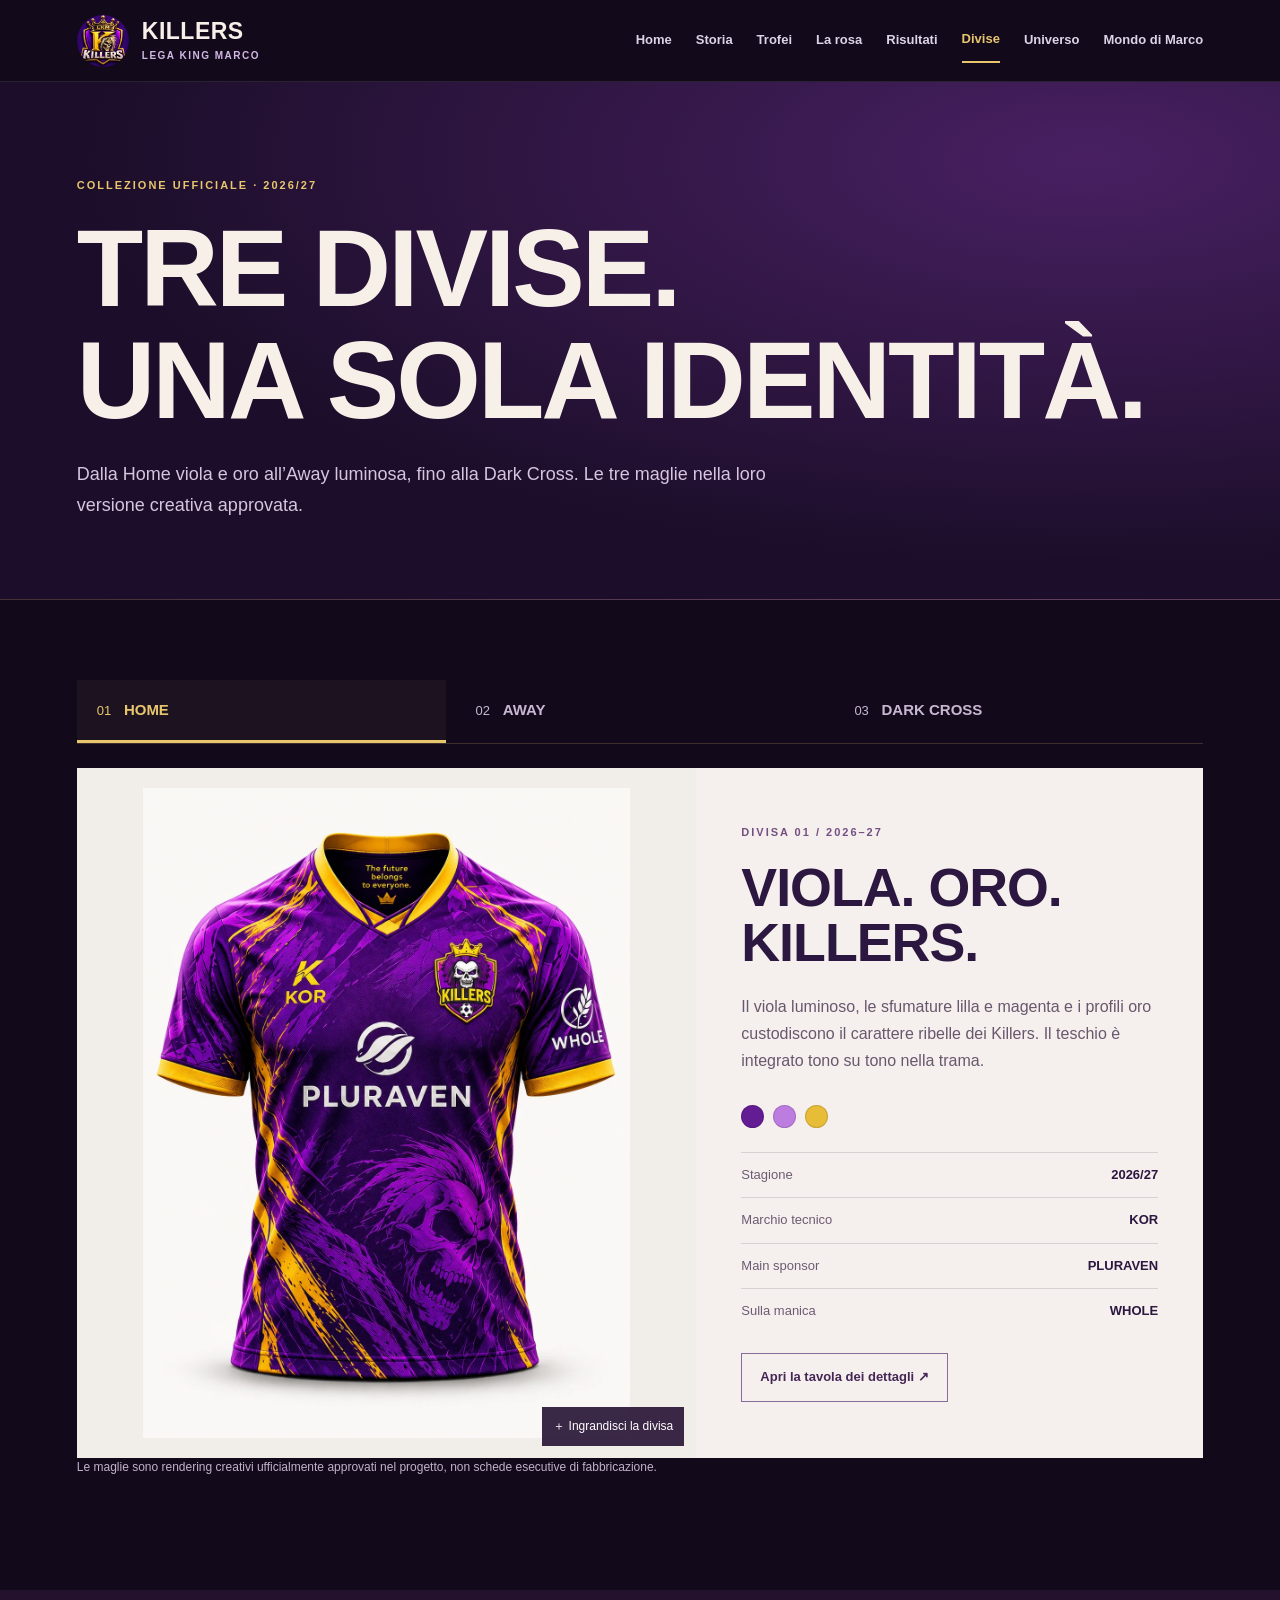
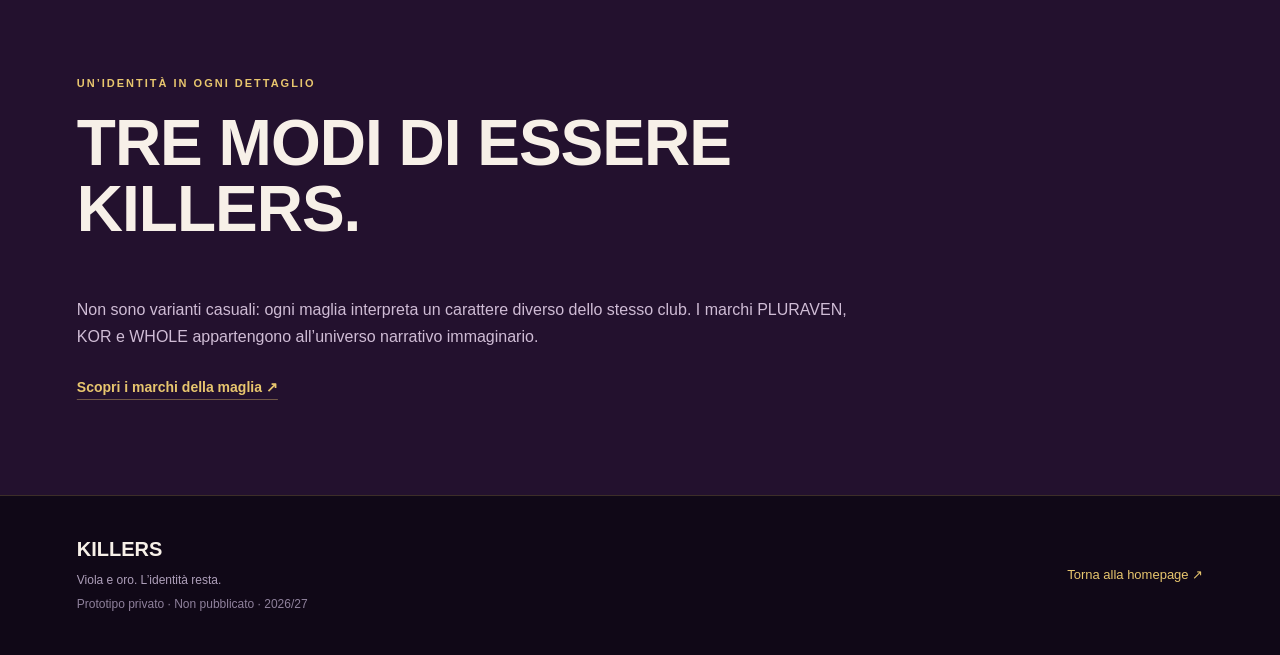
==== divise.html @ 0d8e8228 "Pubblica Killers V5: otto pagine, grafica ufficiale e dati stagione 2026-27" ====
<!DOCTYPE html>
<html lang="it"><head><meta charset="utf-8"/><meta content="width=device-width,initial-scale=1" name="viewport"/><meta content="#190a2c" name="theme-color"/><title>Le divise — Killers · Lega King Marco</title><meta content="Sito creativo dei Killers, Lega King Marco. Storia, palmarès, divise e universo narrativo." name="description"/><link href="assets/stemma_killers_master_3d.webp" rel="icon"/><link href="styles.css" rel="stylesheet"/></head><body data-page="divise.html"><a class="skip" href="#main" onblur="this.style.left='-9999px'" onfocus="this.style.left='10px'" style="position:absolute;left:-9999px;top:10px;background:#e8c66e;color:#160c24;z-index:99;padding:12px">Vai al contenuto</a><header class="site-header"><div class="container header-inner"><a aria-label="Killers — homepage" class="brand" href="index.html"><img alt="" height="52" src="assets/stemma_killers_master_3d.webp" width="52"/><span class="brand-name">KILLERS<small>LEGA KING MARCO</small></span></a><button aria-controls="main-nav" aria-expanded="false" class="menu-button" id="menu-button" type="button">Menu ☰</button><nav aria-label="Navigazione principale" class="nav-menu" id="main-nav"><a href="index.html">Home</a><a href="storia.html">Storia</a><a href="trofei.html">Trofei</a><a href="rosa.html">La rosa</a><a href="risultati.html">Risultati</a><a aria-current="page" class="active" href="divise.html">Divise</a><a href="universo.html">Universo</a><a href="marco.html">Mondo di Marco</a></nav></div></header><main id="main"><header class="page-intro"><div class="container"><span class="kicker">COLLEZIONE UFFICIALE · 2026/27</span><h1>Tre divise.<br/>Una sola identità.</h1><p>Dalla Home viola e oro all’Away luminosa, fino alla Dark Cross. Le tre maglie nella loro versione creativa approvata.</p></div></header>
<section class="kit-experience container"><div aria-label="Scegli una divisa" class="kit-selector" role="tablist"><button aria-selected="true" class="active" data-kit="0" role="tab" type="button">01 <strong>HOME</strong></button><button aria-selected="false" data-kit="1" role="tab" type="button">02 <strong>AWAY</strong></button><button aria-selected="false" data-kit="2" role="tab" type="button">03 <strong>DARK CROSS</strong></button></div><div class="kit-presentation" id="kit-panel" role="tabpanel"><button aria-label="Ingrandisci la maglia Home" class="kit-full" id="kit-zoom" type="button"><img alt="Maglia ufficiale Killers Home, viola e oro" id="kit-photo" src="assets/kit_HOME_viola_oro.webp"/><span>＋ Ingrandisci la divisa</span></button><div class="kit-story"><span class="kicker">DIVISA 01 / 2026–27</span><h2 id="kit-name">Viola. Oro.<br/>Killers.</h2><p id="kit-description">Il viola luminoso, le sfumature lilla e magenta e i profili oro custodiscono il carattere ribelle dei Killers. Il teschio è integrato tono su tono nella trama.</p><div class="swatch-line" id="kit-swatches"><i style="background:#631c94"></i><i style="background:#bd7de0"></i><i style="background:#e7bd38"></i></div><dl class="kit-spec"><div><dt>Stagione</dt><dd>2026/27</dd></div><div><dt>Marchio tecnico</dt><dd>KOR</dd></div><div><dt>Main sponsor</dt><dd>PLURAVEN</dd></div><div><dt>Sulla manica</dt><dd>WHOLE</dd></div></dl><button class="action outline kit-board" id="kit-board" type="button">Apri la tavola dei dettagli ↗</button></div></div><p class="fineprint">Le maglie sono rendering creativi ufficialmente approvati nel progetto, non schede esecutive di fabbricazione.</p></section>
<section class="kit-values"><div class="container"><span class="kicker">UN’IDENTITÀ IN OGNI DETTAGLIO</span><h2>Tre modi di essere Killers.</h2><p>Non sono varianti casuali: ogni maglia interpreta un carattere diverso dello stesso club. I marchi PLURAVEN, KOR e WHOLE appartengono all’universo narrativo immaginario.</p><a class="text-link" href="universo.html">Scopri i marchi della maglia ↗</a></div></section></main><footer class="site-footer"><div class="container footer-content"><div><strong>KILLERS</strong><p>Viola e oro. L’identità resta.</p><p class="footer-note">Prototipo privato · Non pubblicato · 2026/27</p></div><a href="index.html">Torna alla homepage ↗</a></div></footer><dialog aria-labelledby="viewer-title" class="viewer" id="viewer"><div class="viewer-bar"><strong id="viewer-title">Immagine</strong><button id="viewer-close" type="button">Chiudi ×</button></div><div aria-label="Comandi ingrandimento" class="viewer-controls" role="group"><button aria-label="Riduci" id="viewer-out" type="button">−</button><output id="viewer-level">100%</output><button aria-label="Ingrandisci" id="viewer-in" type="button">＋</button><button id="viewer-fit" type="button">Adatta</button></div><div class="viewer-image" id="viewer-image"><img alt="" id="viewer-photo" src=""/></div></dialog><script defer="" src="site.js"></script></body></html>
---- styles.css ----
:root{--night:#120a1b;--night2:#1b0e28;--plum:#33164b;--violet:#5f2986;--gold:#e8c66e;--gold2:#b6934b;--lilac:#d2b8e5;--cream:#f7f0e8;--dim:#c1b1c7;--stroke:rgba(232,198,110,.20)}*{box-sizing:border-box}html{scroll-behavior:smooth}body{overflow-x:clip;background:var(--night);color:var(--cream);font:16px/1.7 Arial,Helvetica,sans-serif;margin:0;-webkit-font-smoothing:antialiased}img{display:block;max-width:100%;height:auto}button,a{touch-action:manipulation;-webkit-tap-highlight-color:transparent}a{color:inherit;text-decoration:none}button{font:inherit;cursor:pointer}button:focus-visible,a:focus-visible,summary:focus-visible{outline:3px solid var(--gold);outline-offset:4px}h1,h2,h3,h4,p,figure{margin-top:0}h1,h2{font-family:Impact,'Arial Narrow',Arial,sans-serif;font-weight:900;text-transform:uppercase;line-height:1.03;letter-spacing:-1px}h2{font-size:clamp(38px,5vw,76px)}h3{line-height:1.15}.container{width:min(1320px,88%);margin-inline:auto}.kicker{display:block;color:var(--gold);font-size:11px;font-weight:800;letter-spacing:2px;text-transform:uppercase;line-height:1.55;margin-bottom:19px}.fineprint{font-size:12px;color:#c2b2c9;line-height:1.65}.site-header{height:82px;background:rgba(19,10,28,.96);border-bottom:1px solid #eee3f01c;position:sticky;top:0;z-index:30;backdrop-filter:blur(14px)}.header-inner{height:100%;display:flex;align-items:center;justify-content:space-between;gap:20px}.brand{display:flex;align-items:center;gap:13px;flex-shrink:0}.brand img{height:52px;width:52px;object-fit:cover;border-radius:50%}.brand-name{font-size:23px;font-weight:900;line-height:1;letter-spacing:.5px}.brand-name small{display:block;font-size:10px;letter-spacing:1.5px;color:var(--lilac);margin-top:8px}.nav-menu{display:flex;align-items:center;gap:24px}.nav-menu a{display:inline-flex;align-items:center;min-height:44px;color:#ded2e7;font-size:13px;font-weight:600;white-space:nowrap;transition:color .16s}.nav-menu a:hover,.nav-menu a.active{color:var(--gold)}.nav-menu a.active{border-bottom:2px solid var(--gold)}.menu-button{display:none}.site-footer{border-top:1px solid var(--stroke);background:#100817;padding:36px 0}.footer-content{display:flex;justify-content:space-between;gap:18px;align-items:center}.footer-content strong{font-size:20px}.footer-content p{font-size:12px;color:#ae9fba;margin:4px 0}.footer-content a{color:var(--gold);font-size:13px}.footer-note{color:#8f819c!important}.action{border:1px solid transparent;display:inline-flex;align-items:center;justify-content:space-between;gap:20px;min-height:49px;padding:12px 18px;font-size:13px;font-weight:800;transition:transform .16s}.action:hover{transform:translateY(-2px)}.action.gold{background:var(--gold);color:#241133}.action.outline{border-color:#b79a5c85;color:#f2dca6;background:#1c103060}.text-link{display:inline-flex;align-items:center;min-height:44px;color:var(--gold);font-size:14px;font-weight:800;text-decoration:underline;text-decoration-color:#e8c66e65;text-underline-offset:7px}.text-link:hover{text-decoration-color:var(--gold)}
/* Home */
.home-hero{background:radial-gradient(ellipse at 73% 54%,#522074 0,#2d1048 34%,#160c22 80%);position:relative;overflow:hidden}.home-hero:before{content:"";position:absolute;inset:0;pointer-events:none;background:linear-gradient(115deg,transparent 53%,#fff4dc05 53.2%,transparent 53.7%)}.home-grid{min-height:650px;padding:48px 0 55px;display:grid;grid-template-columns:1.15fr .85fr;gap:35px;align-items:center;position:relative}.home-message h1{font-size:clamp(86px,11vw,154px);line-height:.83;letter-spacing:-4px;margin:0 0 26px}.home-message h1 span{display:block;font:400 clamp(26px,3vw,43px)/1.3 Arial,Helvetica,sans-serif;color:var(--lilac);text-transform:none;letter-spacing:-1px;margin-top:22px}.home-message p{max-width:490px;color:#d6c7dc;font-size:17px}.hero-actions{display:flex;gap:12px;flex-wrap:wrap;margin-top:32px}.home-emblem{margin:0 auto;max-width:465px}.home-emblem img{width:100%;border-radius:7px;box-shadow:0 16px 80px #0a021b8a}.home-emblem figcaption{color:#dbbfee;text-align:center;font-size:11px;letter-spacing:1.4px;margin-top:14px}.home-stats{border-bottom:1px solid var(--stroke);background:#1e112b}.stat-row{display:flex;justify-content:space-between;gap:18px;padding:23px 0;align-items:center}.stat-row span{font-size:13px;color:#e7d8ed;white-space:nowrap}.stat-row strong{font:900 27px Impact,sans-serif;color:var(--gold);margin-right:7px}.home-explore{padding:94px 0}.section-heading{max-width:730px;margin-bottom:35px}.section-heading h2{margin:0 0 20px}.section-heading p{font-size:16px;color:var(--dim);max-width:650px}.portal-grid{display:grid;grid-template-columns:repeat(2,minmax(0,1fr));gap:18px}.portal{min-height:312px;position:relative;overflow:hidden;border:1px solid #d4b26f45;display:flex;align-items:flex-end;background-color:#2b1839;transition:transform .2s,border .2s}.portal:hover{transform:translateY(-4px);border-color:var(--gold)}.portal-overlay{position:absolute;inset:0;background:linear-gradient(0deg,#110719f5 4%,#251132cc 53%,#2b164b44 100%);transition:opacity .2s}.portal-trophy{background-image:url('assets/sala_ambiente.webp');background-position:center;background-size:cover}.portal-story{background:radial-gradient(ellipse at 75% 10%,#6b4275,#27152b 60%)}.portal-story:before{content:'1989';position:absolute;right:23px;top:0;font:900 164px Impact,sans-serif;color:#d6b3a129}.portal-kit{background-image:url('assets/kit_HOME_viola_oro.webp');background-position:85% 42%;background-size:300px;background-repeat:no-repeat;background-color:#311547}.portal-world{background-image:url('assets/brand_PLURAVEN.webp');background-size:68%;background-position:90% 18%;background-repeat:no-repeat;background-color:#242039}.portal-content{position:relative;z-index:1;padding:30px;width:100%}.portal-content>span{font-size:10px;color:var(--gold);font-weight:800;letter-spacing:1.7px}.portal-content h3{font:900 clamp(26px,3.7vw,43px)/1.08 Impact,sans-serif;text-transform:uppercase;margin:12px 0}.portal-content p{font-size:14px;color:#ebdfe9;margin:0 0 14px}.portal-content b{color:var(--gold);font-size:13px}.closing-quote{padding:75px 0;background:linear-gradient(100deg,#311541,#1c0d28)}.closing-quote p{font-size:clamp(22px,3vw,35px);max-width:940px;line-height:1.45;color:#f0e2f7}.closing-quote a{color:var(--gold);font-size:14px;font-weight:bold}
/* Internal page mastheads */
.page-intro{background:radial-gradient(ellipse at 85% 15%,#482062,#1c0e2a 65%);padding:95px 0 79px;border-bottom:1px solid var(--stroke)}.page-intro h1{font-size:clamp(62px,8.5vw,120px);letter-spacing:-3px;margin:0 0 22px}.page-intro p{font-size:18px;max-width:740px;color:#d7c4e0;margin:0}
/* History */
.story-lead{display:grid;grid-template-columns:.95fr 1.05fr;gap:80px;padding:100px 0}.story-lead h2{margin:0}.story-prose{padding-top:32px}.story-prose p{font-size:17px;color:#d9cadf;line-height:1.9}.story-prose strong{color:#fff0d1}.story-banner{background:linear-gradient(110deg,#36184e,#1c0d2a);border-block:1px solid var(--stroke)}.story-banner-grid{padding:70px 0;display:grid;grid-template-columns:1.2fr .8fr;align-items:center;gap:70px}.story-banner h2{margin-bottom:23px}.story-banner p{color:#d5c5db;max-width:590px}.story-crest img{max-width:350px;margin:auto;box-shadow:0 15px 60px #0006}.story-timeline{padding:110px 0 80px}.time-list{border-top:1px solid #e8c66e44}.time-list article{display:grid;grid-template-columns:200px 1fr;gap:32px;padding:28px 5px;border-bottom:1px solid var(--stroke)}.time-date{font:900 32px Impact,sans-serif;color:var(--gold)}.time-date small{font:400 13px Arial,sans-serif;color:#b9a8c4}.time-list h3{font-size:21px;margin:0 0 8px}.time-list p{color:#c1b0cb;max-width:740px;margin:0;font-size:15px}.origin-list{padding:40px 0 100px}.archive-dropdown{background:#251330;border:1px solid var(--stroke);padding:6px 26px}.archive-dropdown summary{padding:19px 0;cursor:pointer;color:#f9e8c1;font-weight:bold;display:flex;justify-content:space-between;gap:15px}.archive-table{display:grid;grid-template-columns:1fr 1fr;gap:9px;padding:8px 0 18px}.archive-table>div{background:#140b1c;padding:14px;display:grid;gap:4px}.archive-table b{font-size:14px;color:#e9c976}.archive-table span{font-size:13px;color:#d3c2d8}.archive-dropdown .fineprint{padding-bottom:12px}.story-end{background:#21112c;border-top:1px solid var(--stroke)}.story-end-grid{padding:80px 0;display:grid;grid-template-columns:1fr 1fr;gap:60px}.story-end h2{margin:0 0 25px}.story-end p{color:#d2bedb}.story-end-card{border-left:2px solid var(--gold);padding:20px 25px;background:#3b1a4a}.story-end-card>span{font-size:10px;color:var(--gold);letter-spacing:1px}.story-end-card h3{font:900 30px Impact,sans-serif;text-transform:uppercase;margin:15px 0}
.swipe-hint{display:none}
/* Trophy hall is a room with exhibition objects; categories update in place, not a long stack of cards */
.museum-hall{position:relative;isolation:isolate;background:#1a0e29 url('assets/sala_ambiente.webp') center 42%/cover no-repeat;overflow:hidden;border-bottom:2px solid #ad8549}.museum-hall:before{content:"";position:absolute;inset:0;background:linear-gradient(180deg,#160920de 0%,#1e0e30d9 31%,#190b27d0 62%,#160817f0 100%);z-index:-1}.museum-hall:after{content:"";position:absolute;bottom:-130px;left:10%;right:10%;height:160px;border-radius:50%;background:#dcb66f30;filter:blur(45px);z-index:-1}.museum-hall .container{position:relative}.museum-top{padding:72px 0 16px;text-align:center}.museum-top h1{font-size:clamp(68px,9vw,118px);margin:0 0 18px;letter-spacing:-2px}.museum-top p{color:#f0ddea;max-width:640px;margin:0 auto;font-size:16px}.museum-lights{position:absolute;inset:0;pointer-events:none;background:repeating-linear-gradient(90deg,transparent 0,transparent 18.5%,#ffe2a807 18.5%,#ffe2a807 19%)}.exhibit-room{display:grid;grid-template-columns:repeat(5,minmax(0,1fr));align-items:end;gap:10px;padding:25px 0 14px;position:relative}.exhibit{border:0;background:transparent;color:var(--cream);min-width:0;padding:10px 5px;display:flex;align-items:center;flex-direction:column;position:relative;transition:transform .16s}.exhibit:hover,.exhibit.selected{transform:translateY(-7px)}.pedestal-light{min-height:178px;width:100%;display:grid;place-items:center;background:radial-gradient(ellipse at center 55%,#f0ce6652,transparent 66%);filter:drop-shadow(0 18px 14px #0009)}.cup-svg{height:156px;width:120px;max-width:90%;filter:drop-shadow(0px 8px 7px #08010baa)}.pedestal{display:grid;gap:2px;background:linear-gradient(110deg,#251132,#402143 52%,#22132e);width:100%;min-height:67px;place-items:center;border:1px solid #ddb974a1;border-top:3px solid #ddbb71;box-shadow:0 12px 28px #000a,inset 0 3px 9px #efc77e21;padding:9px 2px}.pedestal b{font-size:13px;line-height:1.25}.pedestal small{font:900 18px Impact,sans-serif;color:#eace7b}.exhibit.selected .pedestal{border-color:#fff3bb;box-shadow:0 0 24px #e8c66e70,0 16px 20px #000b}.museum-floor{height:30px;background:linear-gradient(90deg,transparent,#dfb96b45 20%,#f4dca178 50%,#dfb96b45 80%,transparent);border-top:3px solid #d1aa5e6a;box-shadow:0 0 24px #e9c37049;transform:perspective(250px) rotateX(40deg)}.museum-caption{font-size:11px;text-align:center;color:#d6c1dc;margin:14px 0 32px}.museum-detail{padding:65px 0 70px;display:grid;grid-template-columns:.47fr 1fr;gap:70px;align-items:center;border-bottom:1px solid var(--stroke)}.museum-detail-left{text-align:center}.museum-detail-emblem{display:flex;justify-content:center;padding:20px;background:radial-gradient(circle at center,#dab35b22,transparent 65%)}.museum-detail-emblem .cup-svg{width:210px;height:220px}.museum-detail-right h2{margin:0 0 12px;font-size:clamp(43px,6vw,80px)}.detail-count{display:flex;align-items:baseline;gap:14px;color:var(--gold);font-size:18px}.detail-count b{font:900 52px Impact,sans-serif;line-height:1}.museum-detail-right>p{font-size:16px;color:#d1c2d8;max-width:640px}.museum-detail-right h3{font-size:13px;text-transform:uppercase;letter-spacing:1.8px;color:#eed099;margin:24px 0 13px}.years-line{display:flex;flex-wrap:wrap;gap:9px}.years-line span{font-size:13px;border:1px solid #d8ae59a1;color:#fae5b0;background:#e8c66e12;padding:9px 13px}.museum-summary{padding:55px 0}.summary-stats{display:grid;grid-template-columns:repeat(5,1fr);gap:11px}.summary-stats div{border-top:2px solid var(--gold2);background:#24122e;padding:16px;display:flex;flex-direction:column}.summary-stats strong{font:900 43px Impact,sans-serif;color:var(--gold)}.summary-stats span{font-size:13px;font-weight:bold}.museum-summary>p{font-size:13px;color:#cfc0d4;margin-top:22px}.records-wing{background:#241331;border-top:1px solid var(--stroke);padding:95px 0}.records-grid{display:grid;grid-template-columns:repeat(4,minmax(0,1fr));gap:13px}.records-grid article{background:#150b21;border-top:3px solid var(--gold2);padding:22px 17px}.records-grid b{display:block;color:var(--gold);font:900 clamp(32px,3.5vw,49px) Impact,sans-serif;line-height:1.1}.records-grid h3{font-size:15px;margin:18px 0 8px}.records-grid p{font-size:13px;color:#c9b9d2;line-height:1.65}.records-grid p strong{color:#f2e4f3}.record-end{margin-top:25px;display:flex;align-items:center;justify-content:space-between;gap:20px}.record-end span{font-size:11px;color:#a897b7}
/* Kits */
.kit-experience{padding:80px 0 100px}.kit-selector{display:flex;border-bottom:1px solid var(--stroke);margin-bottom:24px;gap:10px}.kit-selector button{flex:1;text-align:left;padding:17px 20px;border:0;border-bottom:3px solid transparent;background:transparent;color:#c8b7d3;font-size:13px}.kit-selector button strong{font-size:15px;margin-left:9px}.kit-selector button.active{color:var(--gold);border-bottom-color:var(--gold);background:#e8c66e0d}.kit-presentation{background:#f5f0ed;color:#2c1740;display:grid;grid-template-columns:1.1fr .9fr;min-height:570px}.kit-full{display:grid;place-items:center;position:relative;border:0;background:#f1eeea;padding:20px;min-width:0}.kit-full img{max-height:650px;width:100%;object-fit:contain;aspect-ratio:3/4}.kit-full span,.image-open span{position:absolute;bottom:12px;right:12px;color:#fff;background:#271335e7;padding:9px 11px;font-size:12px}.kit-story{padding:55px 45px;display:flex;flex-direction:column;justify-content:center}.kit-story .kicker{color:#744f82}.kit-story h2{font-size:clamp(37px,4.2vw,60px);margin:0 0 22px}.kit-story>p{color:#68576d;font-size:16px}.swatch-line{display:flex;gap:9px;margin:15px 0 24px}.swatch-line i{width:23px;height:23px;border-radius:50%;border:1px solid #0002}.kit-spec{width:100%;margin:0 0 20px}.kit-spec div{display:flex;justify-content:space-between;gap:14px;border-top:1px solid #3c234b27;padding:11px 0;font-size:13px}.kit-spec dt{color:#6c5b73}.kit-spec dd{font-weight:bold;margin:0}.kit-board{align-self:flex-start;color:#452656!important;background:transparent!important;border-color:#896b99!important}.kit-values{padding:85px 0;background:#23112e}.kit-values h2{max-width:900px}.kit-values p{max-width:800px;color:#cfbcd5}.image-open{border:0;background:#fff;padding:0;position:relative;width:100%;display:block;overflow:hidden}.image-open img{width:100%;height:auto;object-fit:contain;transition:transform .3s}.image-open:hover img{transform:scale(1.02)}
/* Universe */
.universe-main{padding:100px 0}.world-title{margin-bottom:30px}.world-title h2{margin:0}.quote-line{color:var(--gold)!important;font-size:17px!important;font-style:italic}.universe-main-img{background:#fff;max-width:790px;border:1px solid var(--stroke);margin-bottom:35px}.universe-main-body{display:grid;grid-template-columns:1fr 1fr;gap:55px}.universe-main-body h3{font:900 31px Impact,sans-serif;text-transform:uppercase}.universe-main-body p{color:#c7b9d1}.division-list{border-top:1px solid var(--stroke)}.division-list h4{color:var(--gold);font-size:13px;letter-spacing:1px;text-transform:uppercase}.division-list>div{border-top:1px solid var(--stroke);padding:13px 0;display:grid;gap:4px}.division-list strong{color:#f8eee3;font-size:14px}.division-list span{font-size:13px;color:#beb1c8}.world-branches{background:#241231;padding:70px 0}.branch-row{display:grid;grid-template-columns:1fr 1fr;gap:60px;align-items:center;padding:40px 0 85px;border-bottom:1px solid var(--stroke)}.branch-row:last-child{border:0;padding-bottom:20px}.branch-row.flip .branch-image{order:2}.branch-row h2{margin:0 0 22px}.branch-row p{color:#d1c0d9}.universe-diagram{padding:90px 0}.universe-diagram>div>p{color:#c0b2cb;max-width:720px}.diagram-button{max-width:920px;margin-top:30px}.universe-diagram .fineprint{margin-top:18px}
/* Marco */
.marco-main{padding:95px 0;display:grid;grid-template-columns:.7fr 1.3fr;gap:75px;align-items:center}.marco-crest img{box-shadow:0 15px 65px #0006}.marco-copy h2{margin:0 0 25px}.marco-copy p{color:#d0bfd8}.marco-words{background:linear-gradient(125deg,#45205f,#1c0d28);padding:90px 0}.marco-words blockquote{font:400 clamp(25px,3.5vw,49px)/1.5 Georgia,serif;color:#eee0f5;max-width:970px;margin:0 0 20px;padding-left:22px;border-left:3px solid var(--gold)}.marco-words p{color:#bca9c6;font-size:12px}
/* Shared image viewer */
.viewer{border:1px solid #e1c57d88;background:#180c24;color:white;padding:0;width:min(95vw,1100px);max-height:94dvh}.viewer::backdrop{background:#070210de;backdrop-filter:blur(5px)}.viewer[open]{display:flex;flex-direction:column}.viewer-bar{display:flex;justify-content:space-between;align-items:center;gap:15px;padding:12px 17px;border-bottom:1px solid var(--stroke)}.viewer-bar strong{font-size:14px}.viewer-bar button{padding:8px 14px;min-height:44px;color:white;background:none;border:1px solid #fff7}.viewer-image{overflow:auto;min-height:0;max-height:80dvh;background:#f6f0ea}.viewer-image img{max-width:none;width:auto;max-height:none;display:block;margin:auto}.viewer-controls{display:flex;gap:9px;align-items:center;padding:9px 14px}.viewer-controls button{min-height:44px;min-width:44px;color:#fff;background:transparent;border:1px solid #ffffff52}.viewer-controls output{font-size:12px;min-width:50px;text-align:center}
@media(max-width:1070px){.nav-menu{gap:13px}.nav-menu a{font-size:12px}.brand-name{font-size:20px}.brand img{width:46px;height:46px}.container{width:min(1320px,90%)}}
@media(max-width:850px){.site-header{height:74px}.menu-button{display:block;min-height:44px;border:1px solid #f0d5a566;background:transparent;color:var(--gold);padding:8px 13px;margin-left:auto}.nav-menu{display:none;position:absolute;top:74px;left:0;right:0;background:#21112f;border-bottom:1px solid var(--stroke);padding:13px 5% 24px;box-shadow:0 18px 24px #0007}.nav-menu.open{display:grid;grid-template-columns:1fr 1fr;gap:3px 15px}.nav-menu a{font-size:15px;min-height:49px;padding:5px 8px}.nav-menu a.active{border-bottom:0;border-left:3px solid var(--gold);padding-left:13px}.home-grid{min-height:520px}.home-message h1{font-size:clamp(75px,11vw,118px)}.records-grid{grid-template-columns:repeat(2,1fr)}.museum-detail{gap:25px}.story-lead{gap:30px}.branch-row{gap:30px}}
@media(max-width:650px){.container{width:90%}.brand-name{font-size:19px}.brand img{height:42px;width:42px}.home-grid{display:flex;flex-direction:column;padding:35px 0 42px;gap:12px;text-align:center}.home-message{display:contents}.home-message .kicker{order:0;margin:0}.home-message h1{order:1;font-size:clamp(64px,20vw,100px);margin:13px 0 3px;letter-spacing:-2px}.home-message h1 span{font-size:25px;letter-spacing:0;margin-top:12px}.home-emblem{order:2;width:min(64vw,265px);margin:13px auto}.home-emblem figcaption{font-size:10px}.home-message p{order:3;font-size:14px;line-height:1.6;max-width:330px}.hero-actions{order:4;margin:10px 0 0;justify-content:center;width:100%}.hero-actions a{font-size:11px;padding:10px 12px;gap:10px;min-height:48px}.home-stats{overflow-x:auto}.stat-row{gap:25px;width:max-content;min-width:100%;padding:16px 5%}.stat-row span{font-size:12px}.stat-row strong{font-size:24px}.home-explore{padding:65px 0}.section-heading{margin-bottom:24px}.section-heading h2{font-size:44px}.section-heading p{font-size:14px}.portal-grid{grid-template-columns:1fr;gap:13px}.portal{min-height:225px}.portal-content{padding:24px}.portal-content h3{font-size:35px}.portal-story:before{font-size:125px}.closing-quote{padding:60px 0}.closing-quote p{font-size:23px}.page-intro{padding:60px 0 53px}.page-intro h1{font-size:clamp(52px,12vw,75px);letter-spacing:-1px}.page-intro p{font-size:15px}.story-lead{grid-template-columns:1fr;gap:8px;padding:70px 0}.story-prose{padding:0}.story-prose p{font-size:15px;line-height:1.85}.story-banner-grid{grid-template-columns:1fr;gap:20px;padding:60px 0}.story-banner h2{font-size:50px}.story-banner p{font-size:15px}.story-crest{max-width:225px;margin:auto}.story-timeline{padding:70px 0 55px}.time-list article{grid-template-columns:1fr;gap:4px;padding:22px 0}.time-date{font-size:25px}.time-list p{font-size:14px}.origin-list{padding:10px 0 70px}.archive-dropdown{padding:5px 15px}.archive-table{grid-template-columns:1fr}.story-end-grid{grid-template-columns:1fr;gap:28px;padding:70px 0}.museum-top{padding:53px 0 12px}.museum-top h1{font-size:clamp(57px,14vw,77px)}.museum-top p{font-size:14px}.swipe-hint{display:block;text-align:center;font-size:11px;color:#f0d898;margin:10px 0 0}.exhibit-room{display:flex;overflow-x:auto;scroll-snap-type:x mandatory;scrollbar-width:thin;gap:7px;padding:12px 3px 14px;-webkit-overflow-scrolling:touch}.exhibit{flex:0 0 40%;max-width:155px;scroll-snap-align:center;min-height:220px}.pedestal-light{min-height:137px}.cup-svg{height:135px;width:100px}.pedestal{min-height:61px}.pedestal b{font-size:11px}.pedestal small{font-size:16px}.museum-caption{font-size:10px;margin:8px 0 24px}.museum-detail{padding:35px 0 52px;grid-template-columns:100px 1fr;gap:17px;align-items:start}.museum-detail-left .kicker{font-size:9px;letter-spacing:.5px;margin:0 0 13px}.museum-detail-emblem{padding:0}.museum-detail-emblem .cup-svg{width:90px;height:125px}.museum-detail-right h2{font-size:37px;letter-spacing:0}.detail-count{gap:6px;font-size:12px}.detail-count b{font-size:36px}.museum-detail-right>p{font-size:13px;margin-top:12px}.museum-detail-right h3{font-size:10px;margin-top:15px}.years-line{gap:6px}.years-line span{font-size:11px;padding:6px 8px}.museum-detail-right .fineprint{display:none}.museum-summary{padding:48px 0}.summary-stats{grid-template-columns:repeat(3,1fr);gap:7px}.summary-stats div{padding:11px 8px}.summary-stats strong{font-size:35px}.summary-stats span{font-size:10px}.records-wing{padding:65px 0}.records-grid{grid-template-columns:1fr}.records-grid article{padding:18px}.records-grid b{font-size:39px}.record-end{flex-direction:column;align-items:flex-start}.kit-experience{padding:50px 0 70px}.kit-selector{gap:0}.kit-selector button{padding:13px 7px;font-size:10px;text-align:center}.kit-selector button strong{display:block;margin:0;font-size:12px}.kit-presentation{grid-template-columns:1fr}.kit-full{padding:10px}.kit-full img{max-height:520px}.kit-story{padding:32px 24px}.kit-story h2{font-size:40px}.kit-story>p{font-size:15px}.kit-values{padding:70px 0}.universe-main{padding:65px 0}.universe-main-body{grid-template-columns:1fr;gap:15px}.world-title h2{font-size:65px}.universe-main-body p{font-size:15px}.branch-row,.branch-row.flip{grid-template-columns:1fr;gap:20px;padding:24px 0 55px}.branch-row.flip .branch-image{order:0}.branch-row h2{font-size:65px}.branch-copy p{font-size:15px}.universe-diagram{padding:70px 0}.marco-main{grid-template-columns:1fr;gap:25px;padding:65px 0}.marco-crest{max-width:220px;margin:auto}.marco-copy h2{font-size:48px}.marco-words{padding:65px 0}.footer-content{align-items:start;flex-direction:column}.viewer{width:calc(100vw - 10px)}.viewer-bar strong{font-size:11px}}
@media(max-width:350px){.exhibit{flex-basis:45%}.museum-detail{grid-template-columns:76px 1fr}.museum-detail-emblem .cup-svg{width:72px;height:108px}.museum-detail-right h2{font-size:32px}.hero-actions{flex-direction:column}.home-message h1{font-size:62px}}
@media(prefers-reduced-motion:reduce){*{scroll-behavior:auto!important;transition:none!important}}


/* V5 — nuove stanze del sito: mondo, rosa e risultati. */
html{max-width:100%;overflow-x:clip}body{max-width:100%;overflow-x:clip}
@media(max-width:1260px){.menu-button{display:block!important;background:#20112f;color:#f9f2e6;border:1px solid var(--stroke);padding:11px 15px;min-height:44px}.nav-menu{display:none;position:absolute;top:82px;left:0;right:0;padding:12px 6% 22px;background:#1c0d29;max-height:calc(100dvh - 82px);overflow:auto;box-shadow:0 24px 50px #08040cc9}.nav-menu.open{display:flex;flex-direction:column;align-items:stretch;gap:1px}.nav-menu a{font-size:15px;min-height:47px;padding:9px}.nav-menu a.active{border-bottom:0;border-left:2px solid var(--gold);padding-left:13px}}
.portal-squad{background:radial-gradient(ellipse at 75% 25%,#6d3879 0,#29153d 68%)}.portal-squad:before{content:'XI';position:absolute;right:30px;top:-20px;font:900 190px Impact,sans-serif;color:#e8c66e23}.portal-results{background:linear-gradient(130deg,#322449,#1d0c29)}.portal-results:before{content:'90′';position:absolute;right:15px;top:8px;font:900 145px Impact,sans-serif;color:#e8c66e23}.portal-marco{background:linear-gradient(110deg,#4c215e,#1a0b25)}.portal-marco:before{content:'∞';position:absolute;right:14px;top:-40px;font:800 220px Georgia,serif;color:#e8c66e26}
.marco-intro{background:radial-gradient(ellipse at 76% 35%,#592a69,#1e0b2b 70%)}.marco-intro h1{font-size:clamp(52px,7.1vw,106px);max-width:1200px}.manifesto-hero{display:grid;grid-template-columns:minmax(200px,.75fr) minmax(0,1.25fr);gap:80px;align-items:center;padding:100px 0}.manifesto-mark{min-height:400px;border:1px solid #e8c66e50;background:radial-gradient(circle at 50% 30%,#6d357f,#251032 72%);display:flex;flex-direction:column;justify-content:center;align-items:center;gap:12px;box-shadow:inset 0 0 80px #11051d}.manifesto-mark>span{font:900 35px Impact,sans-serif;color:#f0d78e;letter-spacing:9px}.manifesto-mark>strong{font:400 190px/1 Georgia,serif;color:#e4bf76;text-shadow:0 0 55px #b57b52a3}.manifesto-mark small{font-size:10px;letter-spacing:2px;color:#ddc9e5}.manifesto-copy h2{font-size:clamp(40px,4.5vw,67px)}.manifesto-copy p{font-size:17px;line-height:1.85;color:#d1c3dc}.manifesto-signature{font:italic 23px Georgia,serif!important;color:var(--gold)!important;border-top:1px solid var(--stroke);padding-top:24px;margin-top:30px}.manifesto-principles{background:#251333;padding:95px 0}.manifesto-principles h2{margin-bottom:45px}.principles-grid{display:grid;grid-template-columns:repeat(3,1fr);gap:17px}.principles-grid article{background:#1a0c26;border:1px solid var(--stroke);padding:32px;min-height:290px}.principle-number{display:block;font:900 46px Impact,sans-serif;color:#e8c66e;margin-bottom:27px}.principles-grid h3{font:900 27px Impact,sans-serif;text-transform:uppercase}.principles-grid p{font-size:15px;color:#d1c2db;line-height:1.78}.manifesto-ecosystem{padding:100px 0}.ecosystem-tiles{display:grid;grid-template-columns:repeat(3,1fr);gap:18px;margin:35px 0}.ecosystem-tiles a{border:1px solid var(--stroke);background:#24132d;overflow:hidden;transition:transform .2s}.ecosystem-tiles a:hover{transform:translateY(-5px)}.ecosystem-tiles img{aspect-ratio:4/3;width:100%;object-fit:contain;background:#fff}.ecosystem-tiles a>div{padding:23px}.ecosystem-tiles span{font-size:10px;color:var(--gold);letter-spacing:1px}.ecosystem-tiles h3{font:900 29px Impact,sans-serif;margin:8px 0 12px}.ecosystem-tiles p{font-size:14px;color:#cfc1d7}.ecosystem-tiles b{color:var(--gold);font-size:13px}.universe-ethics{background:#1b1027}.philosophy-bridge{padding:95px 0}.philosophy-bridge p{max-width:860px;color:#d4c4db;font-size:17px}.philosophy-bridge h2{margin-bottom:25px}
.data-intro{background:radial-gradient(ellipse at 76% 35%,#3d1c63,#1e0b2b 72%)}.squad-dashboard,.results-dashboard{padding:75px 0 95px}.data-status{display:flex;justify-content:space-between;gap:30px;align-items:center;border:1px solid var(--stroke);border-left:3px solid var(--gold);background:#20112c;padding:22px 27px;margin-bottom:70px}.data-status .kicker{margin-bottom:7px}.data-status p{margin:5px 0;color:#bfaecc;font-size:13px;max-width:790px}.data-status strong{font-size:17px}.status-pill{font-size:10px;color:#ebd09b;letter-spacing:.7px;border:1px solid #e8c66e5e;padding:10px 13px;text-align:center;flex-shrink:0}.squad-head{display:flex;align-items:end;justify-content:space-between;gap:30px;margin-bottom:32px}.squad-head h2{margin:0}.squad-counter{display:grid;grid-template-columns:auto auto;align-items:center;column-gap:12px}.squad-counter strong{font:900 36px Impact,sans-serif;color:var(--gold)}.squad-counter small{font-size:10px;letter-spacing:.8px;color:var(--dim)}.squad-controls{display:flex;gap:22px;align-items:center;justify-content:space-between;margin-bottom:28px}.role-filters,.competition-controls{display:flex;gap:8px;flex-wrap:wrap}.role-filters button,.competition-controls button{border:1px solid #d2b0e554;background:#28163a;color:#e6d8ed;padding:10px 14px;font-size:13px;min-height:44px}.role-filters button.active,.competition-controls button.active{color:#2b1238;background:var(--gold);border-color:var(--gold);font-weight:800}.squad-search{display:flex;flex-direction:column;gap:5px;font-size:12px;color:#c7b4d3}.squad-search input,.result-editor input,.result-editor select{background:#f7f0e8;color:#23142e;border:1px solid #bda9c5;border-radius:0;padding:11px 12px;min-height:45px;font:inherit}.players-grid{display:grid;grid-template-columns:repeat(4,minmax(0,1fr));gap:16px}.player-card{border:1px solid var(--stroke);background:radial-gradient(ellipse at 80% 20%,#512164,#25112f 69%);min-width:0;padding:21px;min-height:250px;position:relative;overflow:hidden}.player-position{font-size:9px;letter-spacing:1.2px;color:#f4d995}.player-initial{font:900 80px/1 Impact,sans-serif;text-align:center;color:#e6c07933;margin:7px 0 14px}.player-card h3{font-size:20px;font-weight:800;margin:0 0 17px;overflow-wrap:anywhere}.player-numbers{border-top:1px solid #ffffff25;display:flex;gap:15px;padding-top:13px;flex-wrap:wrap}.player-numbers span{font-size:11px;color:#bdb0c8}.player-numbers b{color:#f4d995;font-size:15px;margin-left:3px}.season-stats{padding:85px 0;background:#21112f}.stats-table-scroll{overflow-x:auto;border:1px solid var(--stroke)}.stats-table{width:100%;border-collapse:collapse;min-width:620px}.stats-table th{background:#38174d;color:#eecf8e;font-size:11px;letter-spacing:.6px;text-align:left;padding:16px 17px}.stats-table td{padding:12px 17px;border-top:1px solid #f1d8ff18;font-size:13px}.stats-table tbody tr:nth-child(even){background:#ffffff07}.stats-table td:first-child{font-weight:700}.data-workbench{margin-top:32px;border:1px solid var(--stroke)}.data-workbench summary{padding:21px;cursor:pointer;color:#f0d89b;font-weight:bold}.workbench-inner{padding:0 21px 24px}.workbench-inner p{font-size:14px;color:#d2c2db}.workbench-actions{display:flex;gap:10px;flex-wrap:wrap;margin:20px 0}.workbench-actions button,.upload-button{display:inline-flex;align-items:center;padding:11px 16px;background:#362049;color:#e8d7f0;border:1px solid #e8c66e69;cursor:pointer;font:700 13px Arial,sans-serif;min-height:44px}.upload-button input{display:none}.no-records{color:#cfc0d9;font-size:15px;padding:26px;border:1px solid var(--stroke);width:100%}.fixture-board{margin-top:25px;display:grid;grid-template-columns:repeat(2,minmax(0,1fr));gap:12px}.fixture-card{background:#23132f;border:1px solid var(--stroke);display:grid;grid-template-columns:96px 1fr auto;gap:18px;align-items:center;padding:21px;min-height:110px}.fixture-date{color:#f2d693;font-weight:800;font-size:16px}.fixture-date small{display:block;color:#baabc6;font-size:11px}.fixture-card .kicker{margin:0 0 4px;font-size:10px}.fixture-card h3{font-size:16px;margin:0}.fixture-card p{font-size:11px;color:#b7a9c2;margin:4px 0}.fixture-status{font-size:11px;color:#c5b4cc;text-align:right}.fixture-empty{padding:38px;background:#24132f;border:1px solid var(--stroke);grid-column:1/-1}.fixture-empty p{color:#c7b8d0}.europe-stage{padding:95px 0;background:linear-gradient(120deg,#331347,#140a20)}.europe-grid{display:grid;grid-template-columns:1.45fr .55fr;gap:70px;align-items:center}.europe-stage p{color:#d4c4de}.europe-placeholder{border:1px solid #e8c66e66;text-align:center;padding:40px 20px}.europe-placeholder span{font-size:11px;letter-spacing:1.3px;color:var(--gold)}.europe-placeholder strong{display:block;font:900 100px Impact,sans-serif;color:#d9bb75}.europe-placeholder p{color:#f2e0b0}.europe-placeholder small{color:#ab9fbb}.result-editor{display:grid;grid-template-columns:repeat(3,minmax(0,1fr));gap:14px;padding:24px;border:1px solid var(--stroke);margin:30px 0}.result-editor label{font-size:12px;color:#e8d6ee;display:flex;flex-direction:column;gap:5px}.result-editor button{align-self:end;justify-content:center}.result-record{border:1px solid var(--stroke);background:#281539;padding:21px;display:flex;justify-content:space-between;gap:16px;align-items:center;margin:9px 0}.result-record h3{font-size:18px}.result-record h3 b{color:var(--gold)}.result-record button{padding:9px 14px;background:transparent;border:1px solid #e8c66e55;color:#f8df9c}
@media(max-width:1100px){.players-grid{grid-template-columns:repeat(3,minmax(0,1fr))}.fixture-board{grid-template-columns:1fr}.fixture-card{grid-template-columns:100px 1fr auto}}
@media(max-width:750px){.manifesto-hero,.principles-grid,.ecosystem-tiles,.europe-grid{grid-template-columns:1fr}.manifesto-hero{gap:30px;padding:60px 0}.manifesto-mark{min-height:220px}.manifesto-mark>strong{font-size:110px}.manifesto-mark>span{font-size:25px}.manifesto-copy p{font-size:15px}.manifesto-principles,.manifesto-ecosystem,.philosophy-bridge,.europe-stage{padding:65px 0}.principles-grid article{min-height:0}.ecosystem-tiles img{max-height:190px}.data-status{display:block;padding:20px}.data-status .status-pill{display:inline-flex;margin-top:13px}.squad-head{align-items:start}.squad-head h2{font-size:42px}.squad-counter strong{font-size:27px}.squad-dashboard,.results-dashboard{padding:55px 0}.squad-controls{flex-direction:column;align-items:stretch}.squad-search input{width:100%}.players-grid{grid-template-columns:repeat(2,minmax(0,1fr));gap:9px}.player-card{padding:14px;min-height:220px}.player-initial{font-size:59px}.player-card h3{font-size:16px}.player-position{font-size:8px}.player-numbers{gap:7px}.player-numbers span{font-size:10px}.fixture-card{grid-template-columns:85px 1fr;gap:9px;padding:14px}.fixture-status{grid-column:2;text-align:left}.fixture-date{font-size:13px}.result-editor{grid-template-columns:repeat(2,minmax(0,1fr));padding:15px}.europe-grid{gap:25px}}
@media(max-width:380px){.players-grid{grid-template-columns:1fr 1fr}.player-card{padding:12px}.player-initial{font-size:47px}.player-card h3{font-size:15px}.role-filters button,.competition-controls button{font-size:11px;padding:9px}.squad-head{flex-direction:column}.result-editor{grid-template-columns:1fr}}
@media(prefers-reduced-motion:reduce){.ecosystem-tiles a{transition:none}}
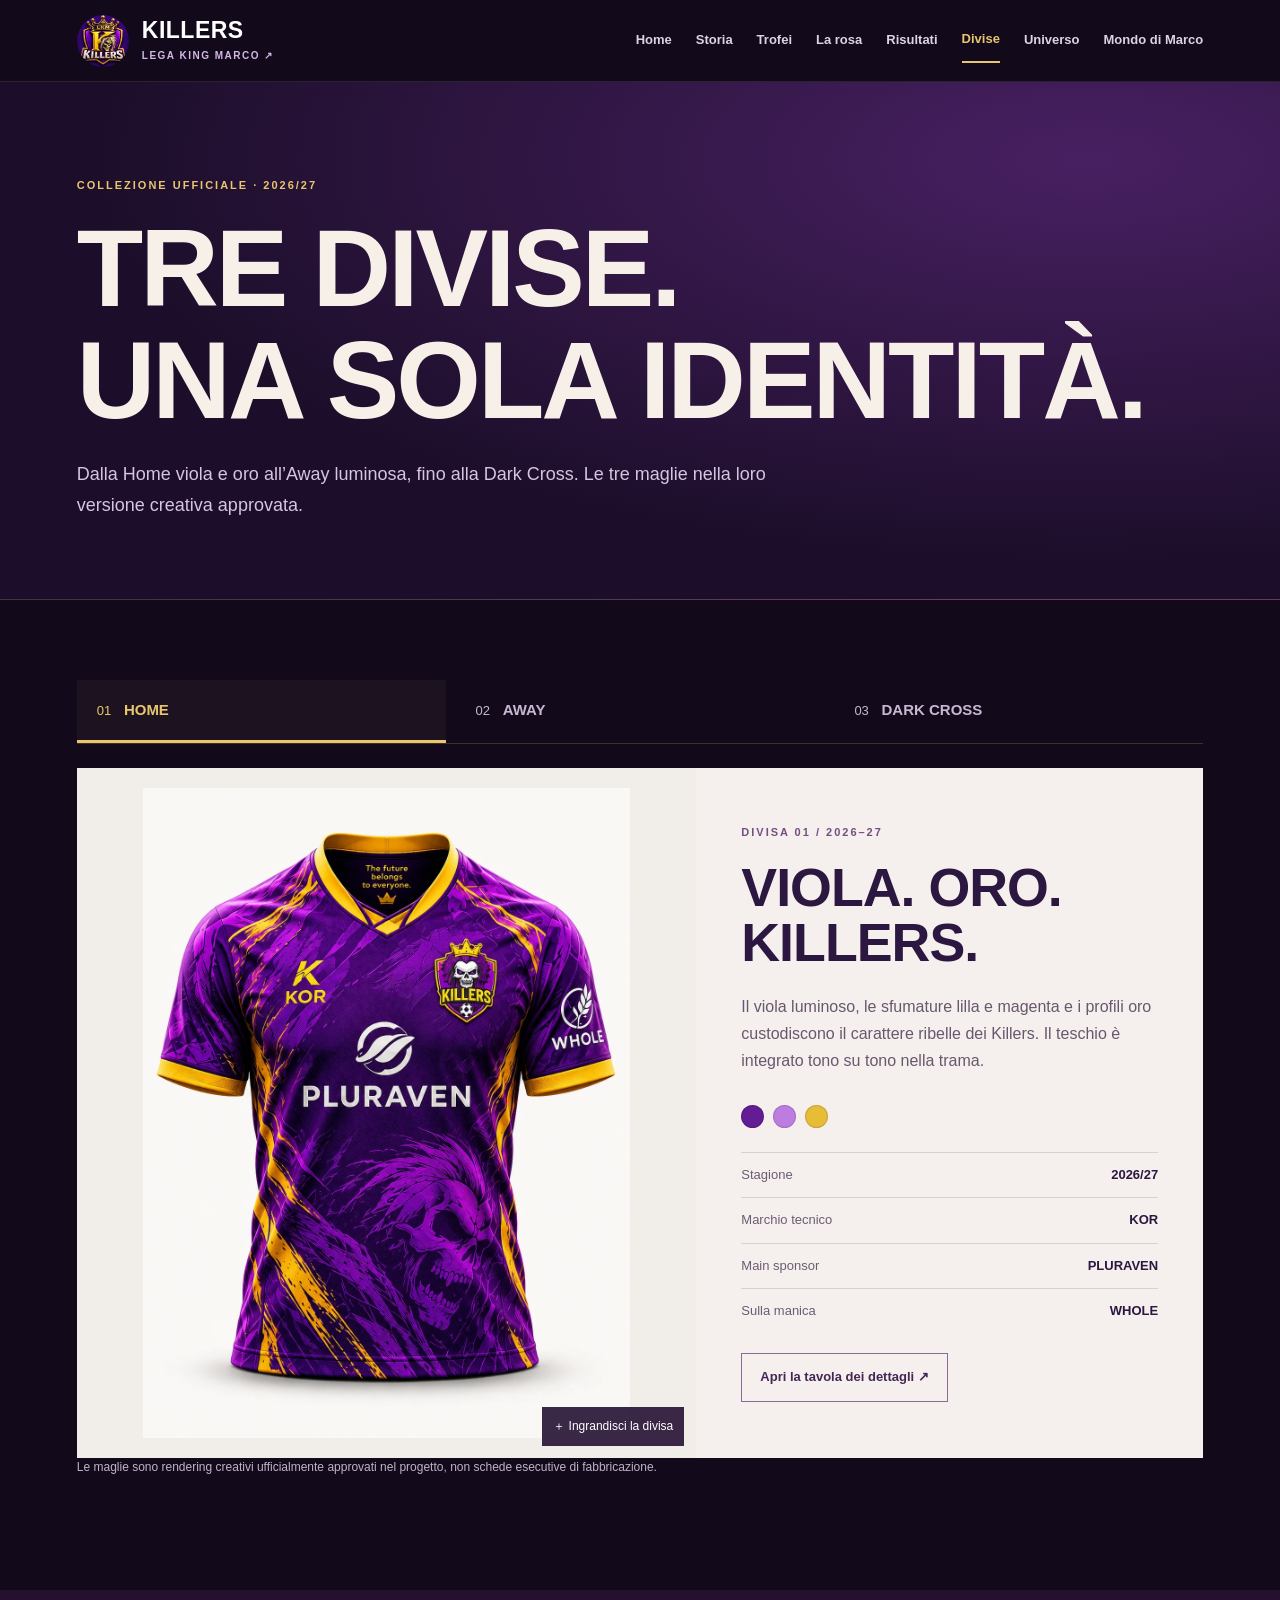
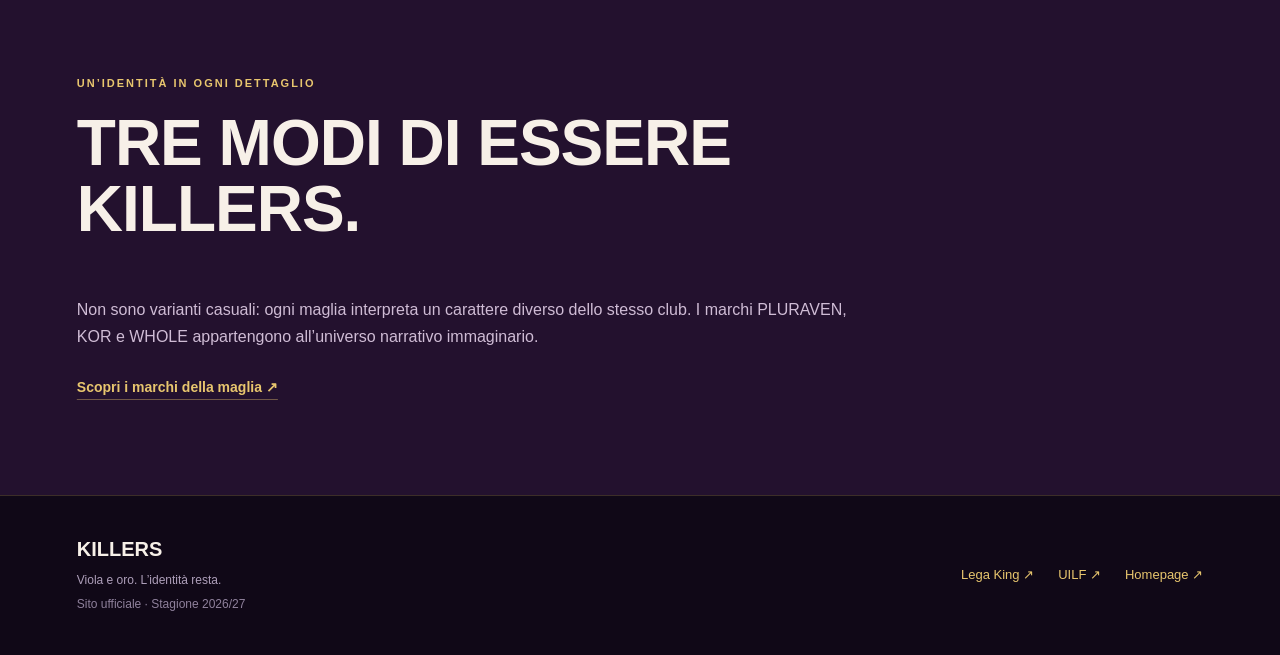
==== commit 46080d1b: "Collega Lega King e UILF: composizione 2026/27 e storia delle coppe" ====
--- a/divise.html
+++ b/divise.html
@@ -1,4 +1,5 @@
 <!DOCTYPE html>
-<html lang="it"><head><meta charset="utf-8"/><meta content="width=device-width,initial-scale=1" name="viewport"/><meta content="#190a2c" name="theme-color"/><title>Le divise — Killers · Lega King Marco</title><meta content="Sito creativo dei Killers, Lega King Marco. Storia, palmarès, divise e universo narrativo." name="description"/><link href="assets/stemma_killers_master_3d.webp" rel="icon"/><link href="styles.css" rel="stylesheet"/></head><body data-page="divise.html"><a class="skip" href="#main" onblur="this.style.left='-9999px'" onfocus="this.style.left='10px'" style="position:absolute;left:-9999px;top:10px;background:#e8c66e;color:#160c24;z-index:99;padding:12px">Vai al contenuto</a><header class="site-header"><div class="container header-inner"><a aria-label="Killers — homepage" class="brand" href="index.html"><img alt="" height="52" src="assets/stemma_killers_master_3d.webp" width="52"/><span class="brand-name">KILLERS<small>LEGA KING MARCO</small></span></a><button aria-controls="main-nav" aria-expanded="false" class="menu-button" id="menu-button" type="button">Menu ☰</button><nav aria-label="Navigazione principale" class="nav-menu" id="main-nav"><a href="index.html">Home</a><a href="storia.html">Storia</a><a href="trofei.html">Trofei</a><a href="rosa.html">La rosa</a><a href="risultati.html">Risultati</a><a aria-current="page" class="active" href="divise.html">Divise</a><a href="universo.html">Universo</a><a href="marco.html">Mondo di Marco</a></nav></div></header><main id="main"><header class="page-intro"><div class="container"><span class="kicker">COLLEZIONE UFFICIALE · 2026/27</span><h1>Tre divise.<br/>Una sola identità.</h1><p>Dalla Home viola e oro all’Away luminosa, fino alla Dark Cross. Le tre maglie nella loro versione creativa approvata.</p></div></header>
+
+<html lang="it"><head><meta charset="utf-8"/><meta content="width=device-width,initial-scale=1" name="viewport"/><meta content="#190a2c" name="theme-color"/><title>Le divise — Killers · Lega King Marco</title><meta content="Sito creativo dei Killers, Lega King Marco. Storia, palmarès, divise e universo narrativo." name="description"/><link href="assets/stemma_killers_master_3d.webp" rel="icon"/><link href="styles.css" rel="stylesheet"/></head><body data-page="divise.html"><a class="skip" href="#main" onblur="this.style.left='-9999px'" onfocus="this.style.left='10px'" style="position:absolute;left:-9999px;top:10px;background:#e8c66e;color:#160c24;z-index:99;padding:12px">Vai al contenuto</a><header class="site-header"><div class="container header-inner"><div class="brand"><a aria-label="Killers — homepage" class="brand-mark" href="index.html"><img alt="Stemma Killers" height="52" src="assets/stemma_killers_master_3d.webp" width="52"/></a><span class="brand-name"><a class="brand-home" href="index.html">KILLERS</a><a class="league-brand-link" href="http://legaking.altervista.org/" rel="noopener noreferrer" target="_blank" title="Vai al sito storico della Lega King Marco">LEGA KING MARCO ↗</a></span></div><button aria-controls="main-nav" aria-expanded="false" class="menu-button" id="menu-button" type="button">Menu ☰</button><nav aria-label="Navigazione principale" class="nav-menu" id="main-nav"><a href="index.html">Home</a><a href="storia.html">Storia</a><a href="trofei.html">Trofei</a><a href="rosa.html">La rosa</a><a href="risultati.html">Risultati</a><a aria-current="page" class="active" href="divise.html">Divise</a><a href="universo.html">Universo</a><a href="marco.html">Mondo di Marco</a></nav></div></header><main id="main"><header class="page-intro"><div class="container"><span class="kicker">COLLEZIONE UFFICIALE · 2026/27</span><h1>Tre divise.<br/>Una sola identità.</h1><p>Dalla Home viola e oro all’Away luminosa, fino alla Dark Cross. Le tre maglie nella loro versione creativa approvata.</p></div></header>
 <section class="kit-experience container"><div aria-label="Scegli una divisa" class="kit-selector" role="tablist"><button aria-selected="true" class="active" data-kit="0" role="tab" type="button">01 <strong>HOME</strong></button><button aria-selected="false" data-kit="1" role="tab" type="button">02 <strong>AWAY</strong></button><button aria-selected="false" data-kit="2" role="tab" type="button">03 <strong>DARK CROSS</strong></button></div><div class="kit-presentation" id="kit-panel" role="tabpanel"><button aria-label="Ingrandisci la maglia Home" class="kit-full" id="kit-zoom" type="button"><img alt="Maglia ufficiale Killers Home, viola e oro" id="kit-photo" src="assets/kit_HOME_viola_oro.webp"/><span>＋ Ingrandisci la divisa</span></button><div class="kit-story"><span class="kicker">DIVISA 01 / 2026–27</span><h2 id="kit-name">Viola. Oro.<br/>Killers.</h2><p id="kit-description">Il viola luminoso, le sfumature lilla e magenta e i profili oro custodiscono il carattere ribelle dei Killers. Il teschio è integrato tono su tono nella trama.</p><div class="swatch-line" id="kit-swatches"><i style="background:#631c94"></i><i style="background:#bd7de0"></i><i style="background:#e7bd38"></i></div><dl class="kit-spec"><div><dt>Stagione</dt><dd>2026/27</dd></div><div><dt>Marchio tecnico</dt><dd>KOR</dd></div><div><dt>Main sponsor</dt><dd>PLURAVEN</dd></div><div><dt>Sulla manica</dt><dd>WHOLE</dd></div></dl><button class="action outline kit-board" id="kit-board" type="button">Apri la tavola dei dettagli ↗</button></div></div><p class="fineprint">Le maglie sono rendering creativi ufficialmente approvati nel progetto, non schede esecutive di fabbricazione.</p></section>
-<section class="kit-values"><div class="container"><span class="kicker">UN’IDENTITÀ IN OGNI DETTAGLIO</span><h2>Tre modi di essere Killers.</h2><p>Non sono varianti casuali: ogni maglia interpreta un carattere diverso dello stesso club. I marchi PLURAVEN, KOR e WHOLE appartengono all’universo narrativo immaginario.</p><a class="text-link" href="universo.html">Scopri i marchi della maglia ↗</a></div></section></main><footer class="site-footer"><div class="container footer-content"><div><strong>KILLERS</strong><p>Viola e oro. L’identità resta.</p><p class="footer-note">Prototipo privato · Non pubblicato · 2026/27</p></div><a href="index.html">Torna alla homepage ↗</a></div></footer><dialog aria-labelledby="viewer-title" class="viewer" id="viewer"><div class="viewer-bar"><strong id="viewer-title">Immagine</strong><button id="viewer-close" type="button">Chiudi ×</button></div><div aria-label="Comandi ingrandimento" class="viewer-controls" role="group"><button aria-label="Riduci" id="viewer-out" type="button">−</button><output id="viewer-level">100%</output><button aria-label="Ingrandisci" id="viewer-in" type="button">＋</button><button id="viewer-fit" type="button">Adatta</button></div><div class="viewer-image" id="viewer-image"><img alt="" id="viewer-photo" src=""/></div></dialog><script defer="" src="site.js"></script></body></html>+<section class="kit-values"><div class="container"><span class="kicker">UN’IDENTITÀ IN OGNI DETTAGLIO</span><h2>Tre modi di essere Killers.</h2><p>Non sono varianti casuali: ogni maglia interpreta un carattere diverso dello stesso club. I marchi PLURAVEN, KOR e WHOLE appartengono all’universo narrativo immaginario.</p><a class="text-link" href="universo.html">Scopri i marchi della maglia ↗</a></div></section></main><footer class="site-footer"><div class="container footer-content"><div><strong>KILLERS</strong><p>Viola e oro. L’identità resta.</p><p class="footer-note">Sito ufficiale · Stagione 2026/27</p></div><nav aria-label="Collegamenti alle leghe" class="footer-links"><a href="http://legaking.altervista.org/" rel="noopener noreferrer" target="_blank">Lega King ↗</a><a href="https://leghe.fantacalcio.it/uilf" rel="noopener noreferrer" target="_blank">UILF ↗</a><a href="index.html">Homepage ↗</a></nav></div></footer><dialog aria-labelledby="viewer-title" class="viewer" id="viewer"><div class="viewer-bar"><strong id="viewer-title">Immagine</strong><button id="viewer-close" type="button">Chiudi ×</button></div><div aria-label="Comandi ingrandimento" class="viewer-controls" role="group"><button aria-label="Riduci" id="viewer-out" type="button">−</button><output id="viewer-level">100%</output><button aria-label="Ingrandisci" id="viewer-in" type="button">＋</button><button id="viewer-fit" type="button">Adatta</button></div><div class="viewer-image" id="viewer-image"><img alt="" id="viewer-photo" src=""/></div></dialog><script defer="" src="site.js"></script></body></html>
--- a/styles.css
+++ b/styles.css
@@ -34,3 +34,48 @@
 @media(max-width:750px){.manifesto-hero,.principles-grid,.ecosystem-tiles,.europe-grid{grid-template-columns:1fr}.manifesto-hero{gap:30px;padding:60px 0}.manifesto-mark{min-height:220px}.manifesto-mark>strong{font-size:110px}.manifesto-mark>span{font-size:25px}.manifesto-copy p{font-size:15px}.manifesto-principles,.manifesto-ecosystem,.philosophy-bridge,.europe-stage{padding:65px 0}.principles-grid article{min-height:0}.ecosystem-tiles img{max-height:190px}.data-status{display:block;padding:20px}.data-status .status-pill{display:inline-flex;margin-top:13px}.squad-head{align-items:start}.squad-head h2{font-size:42px}.squad-counter strong{font-size:27px}.squad-dashboard,.results-dashboard{padding:55px 0}.squad-controls{flex-direction:column;align-items:stretch}.squad-search input{width:100%}.players-grid{grid-template-columns:repeat(2,minmax(0,1fr));gap:9px}.player-card{padding:14px;min-height:220px}.player-initial{font-size:59px}.player-card h3{font-size:16px}.player-position{font-size:8px}.player-numbers{gap:7px}.player-numbers span{font-size:10px}.fixture-card{grid-template-columns:85px 1fr;gap:9px;padding:14px}.fixture-status{grid-column:2;text-align:left}.fixture-date{font-size:13px}.result-editor{grid-template-columns:repeat(2,minmax(0,1fr));padding:15px}.europe-grid{gap:25px}}
 @media(max-width:380px){.players-grid{grid-template-columns:1fr 1fr}.player-card{padding:12px}.player-initial{font-size:47px}.player-card h3{font-size:15px}.role-filters button,.competition-controls button{font-size:11px;padding:9px}.squad-head{flex-direction:column}.result-editor{grid-template-columns:1fr}}
 @media(prefers-reduced-motion:reduce){.ecosystem-tiles a{transition:none}}
+
+/* V6 — Leghe ufficiali, collegamenti esterni e coppe UILF */
+.brand-home{color:#fff;display:inline-block}
+.brand-home:hover,.league-brand-link:hover{color:var(--gold)}
+.brand-mark{display:block;flex:0 0 52px}
+.league-brand-link{display:block;font-size:10px;font-weight:700;letter-spacing:1.5px;color:var(--lilac);margin-top:8px;line-height:1.25}
+.inline-league-link{color:var(--gold);text-decoration:underline;text-decoration-color:#e8c66e70;text-underline-offset:4px;text-decoration-thickness:1px}
+.inline-league-link:hover{color:#fff2c7;text-decoration-color:#fff2c7}
+.footer-links{display:flex;align-items:center;gap:24px;flex-wrap:wrap;justify-content:flex-end}
+.footer-links a{color:var(--gold)}
+.footer-links a:hover{text-decoration:underline;text-underline-offset:4px}
+.club-networks{background:linear-gradient(105deg,#1c102b,#241039);border-block:1px solid #b392453f;padding:38px 0}
+.networks-grid{display:grid;grid-template-columns:repeat(2,minmax(0,1fr));gap:18px}
+.network-card{padding:25px 28px;border:1px solid #d6b9744a;background:#ffffff07;position:relative;overflow:hidden}
+.network-card:before{content:'';width:125px;height:125px;position:absolute;top:-70px;right:-45px;border-radius:50%;background:#f0d38717;pointer-events:none}
+.network-card .kicker{display:block;margin-bottom:10px}
+.network-card h2{font-size:clamp(24px,3vw,33px);margin:0 0 10px}
+.network-card p{font-size:14px;color:#d2c1de;max-width:490px;margin:0 0 17px}
+.network-card .text-link{min-height:32px}
+.uilf-region{background:linear-gradient(122deg,#29103c,#120a1d);border-top:1px solid #e8c66e55}
+.uilf-region .europe-stage{padding:76px 0 32px;background:none}
+.uilf-region .europe-placeholder strong{font-size:clamp(76px,9vw,100px);line-height:1.15}
+.uilf-league-wrap{padding:15px 0 70px}
+.uilf-league-wrap>h3{font-size:clamp(23px,3vw,32px);margin:0 0 8px}
+.uilf-league-wrap>.intro{color:#cfc0d9;max-width:850px;margin:0 0 23px}
+.uilf-leagues{display:grid;grid-template-columns:repeat(3,minmax(0,1fr));gap:16px}
+.uilf-league{border:1px solid #c69b5b4a;padding:24px 22px;background:#28173a80;min-width:0}
+.uilf-league.ours{border-color:#e8c66e;background:linear-gradient(155deg,#4322588a,#21112f88)}
+.uilf-league small{display:block;color:var(--gold);letter-spacing:1.25px;font-size:10px;font-weight:800;margin-bottom:10px}
+.uilf-league h4{font-size:22px;line-height:1.17;margin:0 0 20px;overflow-wrap:anywhere}
+.uilf-league h4 a{color:inherit}
+.uilf-league h4 a:hover{color:var(--gold)}
+.uilf-league dl{margin:0;display:grid;gap:15px}
+.uilf-league dt{font-size:11px;letter-spacing:1.05px;text-transform:uppercase;color:#cdb87a;font-weight:800;margin-bottom:5px}
+.uilf-league dd{color:#e4d9ea;font-size:13px;line-height:1.7;margin:0}
+.uilf-annotation{color:#af9abf;font-size:12px;line-height:1.6;margin:24px 0 0}
+.uilf-history{border-left:3px solid var(--gold);padding-left:19px;margin:24px 0 0;max-width:920px;color:#d1bedf}
+.uilf-history strong{color:#f7d894}
+.trophy-europe-note{padding:45px 0;background:linear-gradient(100deg,#1f1030,#301541);border-top:1px solid #c9a76e55;border-bottom:1px solid #c9a76e33}
+.trophy-europe-row{display:grid;grid-template-columns:1fr auto;gap:34px;align-items:center}
+.trophy-europe-note .kicker{display:block;margin-bottom:12px}
+.trophy-europe-note h2{font-size:clamp(27px,4vw,39px);margin:0 0 10px}
+.trophy-europe-note p{margin:0;color:#dacde5;max-width:820px}
+@media(max-width:1000px){.uilf-leagues{grid-template-columns:repeat(2,minmax(0,1fr))}}
+@media(max-width:690px){.networks-grid,.uilf-leagues,.trophy-europe-row{grid-template-columns:1fr}.club-networks{padding:25px 0}.network-card{padding:22px}.uilf-league-wrap{padding-bottom:48px}.uilf-region .europe-stage{padding:56px 0 24px}.footer-links{justify-content:flex-start;gap:15px}.trophy-europe-row{gap:15px}}
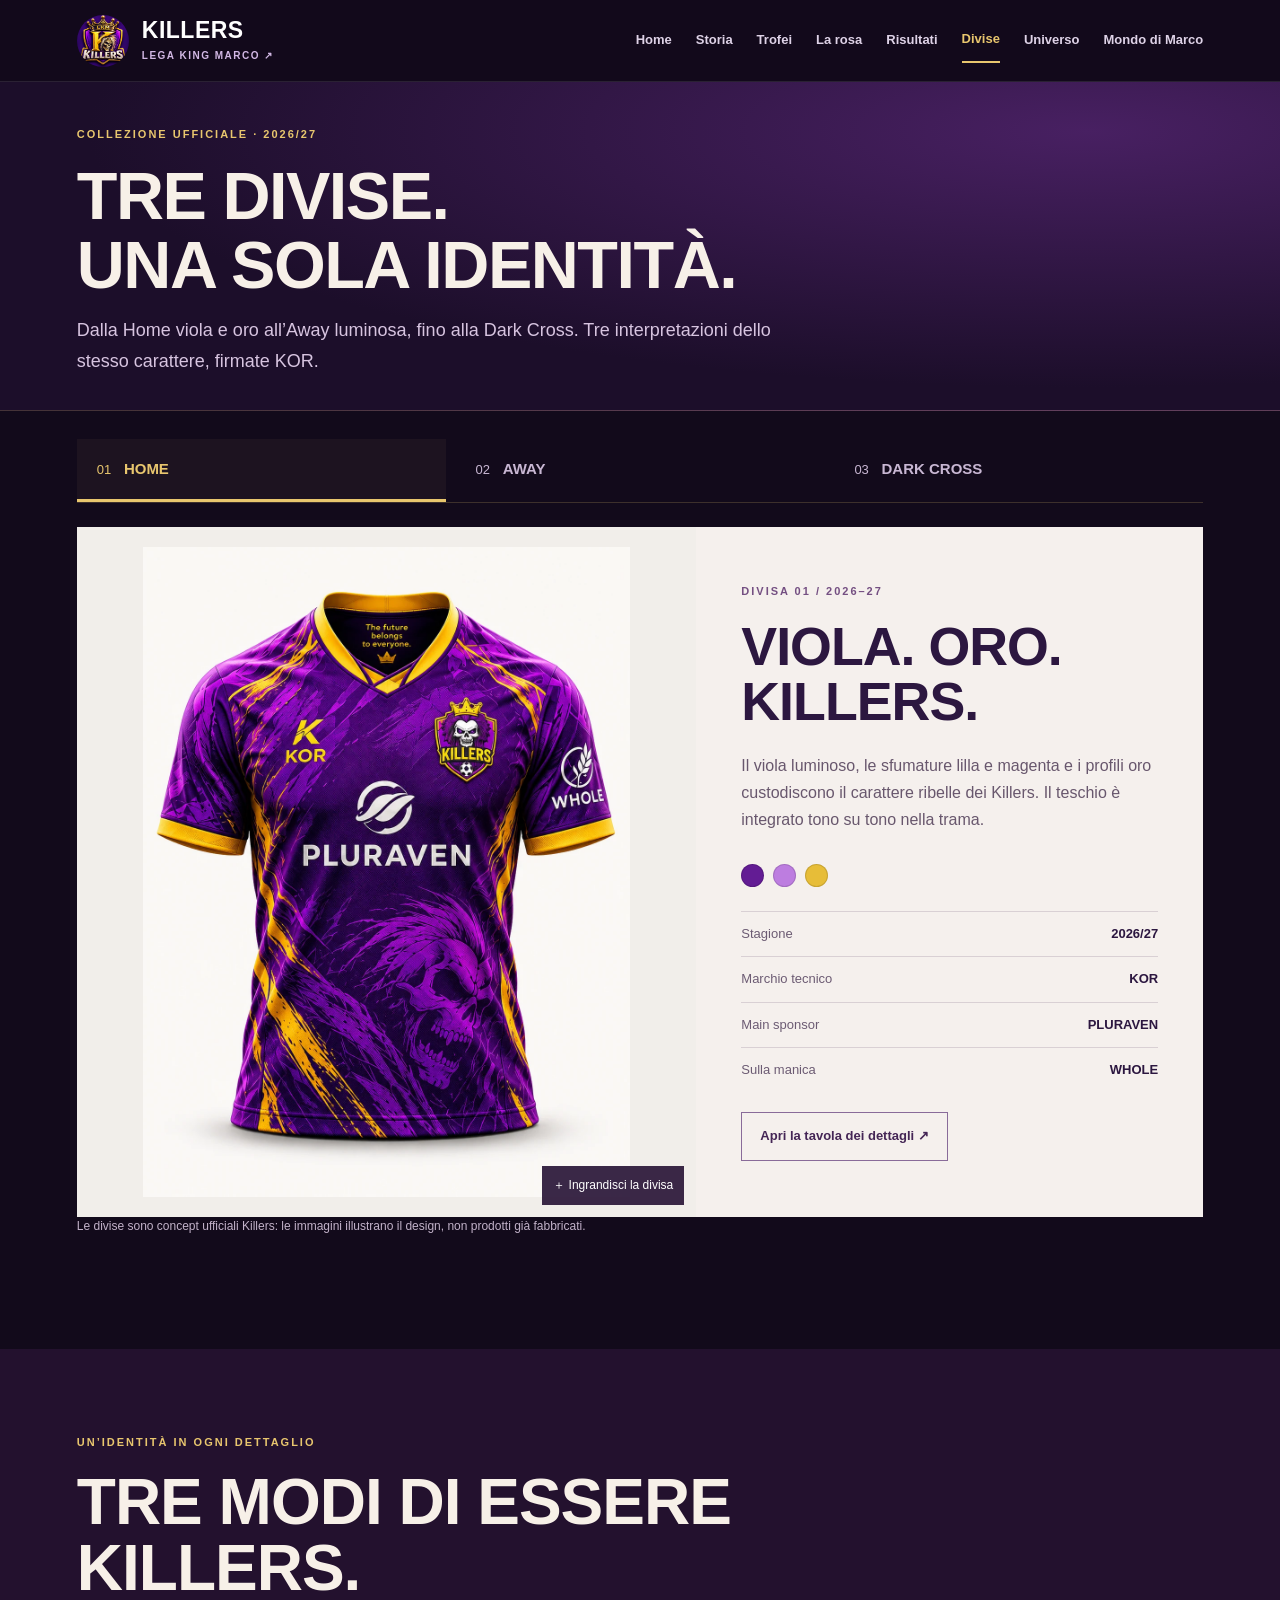
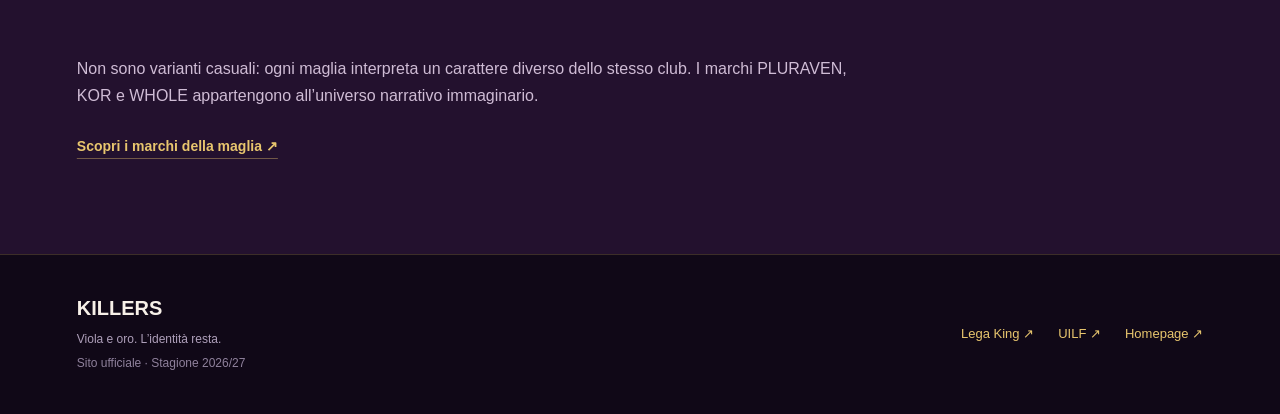
==== commit ec53a0fc: "Corregge selezione divise, accessibilità e proporzioni mobile; rifinisce i testi pubblici" ====
--- a/divise.html
+++ b/divise.html
@@ -1,5 +1,5 @@
 <!DOCTYPE html>
 
-<html lang="it"><head><meta charset="utf-8"/><meta content="width=device-width,initial-scale=1" name="viewport"/><meta content="#190a2c" name="theme-color"/><title>Le divise — Killers · Lega King Marco</title><meta content="Sito creativo dei Killers, Lega King Marco. Storia, palmarès, divise e universo narrativo." name="description"/><link href="assets/stemma_killers_master_3d.webp" rel="icon"/><link href="styles.css" rel="stylesheet"/></head><body data-page="divise.html"><a class="skip" href="#main" onblur="this.style.left='-9999px'" onfocus="this.style.left='10px'" style="position:absolute;left:-9999px;top:10px;background:#e8c66e;color:#160c24;z-index:99;padding:12px">Vai al contenuto</a><header class="site-header"><div class="container header-inner"><div class="brand"><a aria-label="Killers — homepage" class="brand-mark" href="index.html"><img alt="Stemma Killers" height="52" src="assets/stemma_killers_master_3d.webp" width="52"/></a><span class="brand-name"><a class="brand-home" href="index.html">KILLERS</a><a class="league-brand-link" href="http://legaking.altervista.org/" rel="noopener noreferrer" target="_blank" title="Vai al sito storico della Lega King Marco">LEGA KING MARCO ↗</a></span></div><button aria-controls="main-nav" aria-expanded="false" class="menu-button" id="menu-button" type="button">Menu ☰</button><nav aria-label="Navigazione principale" class="nav-menu" id="main-nav"><a href="index.html">Home</a><a href="storia.html">Storia</a><a href="trofei.html">Trofei</a><a href="rosa.html">La rosa</a><a href="risultati.html">Risultati</a><a aria-current="page" class="active" href="divise.html">Divise</a><a href="universo.html">Universo</a><a href="marco.html">Mondo di Marco</a></nav></div></header><main id="main"><header class="page-intro"><div class="container"><span class="kicker">COLLEZIONE UFFICIALE · 2026/27</span><h1>Tre divise.<br/>Una sola identità.</h1><p>Dalla Home viola e oro all’Away luminosa, fino alla Dark Cross. Le tre maglie nella loro versione creativa approvata.</p></div></header>
-<section class="kit-experience container"><div aria-label="Scegli una divisa" class="kit-selector" role="tablist"><button aria-selected="true" class="active" data-kit="0" role="tab" type="button">01 <strong>HOME</strong></button><button aria-selected="false" data-kit="1" role="tab" type="button">02 <strong>AWAY</strong></button><button aria-selected="false" data-kit="2" role="tab" type="button">03 <strong>DARK CROSS</strong></button></div><div class="kit-presentation" id="kit-panel" role="tabpanel"><button aria-label="Ingrandisci la maglia Home" class="kit-full" id="kit-zoom" type="button"><img alt="Maglia ufficiale Killers Home, viola e oro" id="kit-photo" src="assets/kit_HOME_viola_oro.webp"/><span>＋ Ingrandisci la divisa</span></button><div class="kit-story"><span class="kicker">DIVISA 01 / 2026–27</span><h2 id="kit-name">Viola. Oro.<br/>Killers.</h2><p id="kit-description">Il viola luminoso, le sfumature lilla e magenta e i profili oro custodiscono il carattere ribelle dei Killers. Il teschio è integrato tono su tono nella trama.</p><div class="swatch-line" id="kit-swatches"><i style="background:#631c94"></i><i style="background:#bd7de0"></i><i style="background:#e7bd38"></i></div><dl class="kit-spec"><div><dt>Stagione</dt><dd>2026/27</dd></div><div><dt>Marchio tecnico</dt><dd>KOR</dd></div><div><dt>Main sponsor</dt><dd>PLURAVEN</dd></div><div><dt>Sulla manica</dt><dd>WHOLE</dd></div></dl><button class="action outline kit-board" id="kit-board" type="button">Apri la tavola dei dettagli ↗</button></div></div><p class="fineprint">Le maglie sono rendering creativi ufficialmente approvati nel progetto, non schede esecutive di fabbricazione.</p></section>
+<html lang="it"><head><meta charset="utf-8"/><meta content="width=device-width,initial-scale=1" name="viewport"/><meta content="#190a2c" name="theme-color"/><title>Le divise — Killers · Lega King Marco</title><meta content="Sito creativo dei Killers, Lega King Marco. Storia, palmarès, divise e universo narrativo." name="description"/><link href="assets/stemma_killers_master_3d.webp" rel="icon"/><link href="styles.css" rel="stylesheet"/></head><body data-page="divise.html"><a class="skip" href="#main" onblur="this.style.left='-9999px'" onfocus="this.style.left='10px'" style="position:absolute;left:-9999px;top:10px;background:#e8c66e;color:#160c24;z-index:99;padding:12px">Vai al contenuto</a><header class="site-header"><div class="container header-inner"><div class="brand"><a aria-label="Killers — homepage" class="brand-mark" href="index.html"><img alt="Stemma Killers" height="52" src="assets/stemma_killers_master_3d.webp" width="52"/></a><span class="brand-name"><a class="brand-home" href="index.html">KILLERS</a><a class="league-brand-link" href="http://legaking.altervista.org/" rel="noopener noreferrer" target="_blank" title="Vai al sito storico della Lega King Marco">LEGA KING MARCO ↗</a></span></div><button aria-controls="main-nav" aria-expanded="false" class="menu-button" id="menu-button" type="button">Menu ☰</button><nav aria-label="Navigazione principale" class="nav-menu" id="main-nav"><a href="index.html">Home</a><a href="storia.html">Storia</a><a href="trofei.html">Trofei</a><a href="rosa.html">La rosa</a><a href="risultati.html">Risultati</a><a aria-current="page" class="active" href="divise.html">Divise</a><a href="universo.html">Universo</a><a href="marco.html">Mondo di Marco</a></nav></div></header><main id="main"><header class="page-intro"><div class="container"><span class="kicker">COLLEZIONE UFFICIALE · 2026/27</span><h1>Tre divise.<br/>Una sola identità.</h1><p>Dalla Home viola e oro all’Away luminosa, fino alla Dark Cross. Tre interpretazioni dello stesso carattere, firmate KOR.</p></div></header>
+<section class="kit-experience container"><div aria-label="Scegli una divisa" class="kit-selector" role="tablist"><button aria-selected="true" class="active" data-kit="0" id="kit-tab-0" aria-controls="kit-panel" tabindex="0" role="tab" type="button">01 <strong>HOME</strong></button><button aria-selected="false" data-kit="1" id="kit-tab-1" aria-controls="kit-panel" tabindex="-1" role="tab" type="button">02 <strong>AWAY</strong></button><button aria-selected="false" data-kit="2" id="kit-tab-2" aria-controls="kit-panel" tabindex="-1" role="tab" type="button">03 <strong>DARK CROSS</strong></button></div><div class="kit-presentation" id="kit-panel" aria-labelledby="kit-tab-0" role="tabpanel"><button aria-label="Ingrandisci la maglia Home" class="kit-full" id="kit-zoom" type="button"><img alt="Maglia ufficiale Killers Home, viola e oro" id="kit-photo" src="assets/kit_HOME_viola_oro.webp"/><span>＋ Ingrandisci la divisa</span></button><div class="kit-story"><span class="kicker" id="kit-number">DIVISA 01 / 2026–27</span><h2 id="kit-name">Viola. Oro.<br/>Killers.</h2><p id="kit-description">Il viola luminoso, le sfumature lilla e magenta e i profili oro custodiscono il carattere ribelle dei Killers. Il teschio è integrato tono su tono nella trama.</p><div class="swatch-line" id="kit-swatches"><i style="background:#631c94"></i><i style="background:#bd7de0"></i><i style="background:#e7bd38"></i></div><dl class="kit-spec"><div><dt>Stagione</dt><dd>2026/27</dd></div><div><dt>Marchio tecnico</dt><dd>KOR</dd></div><div><dt>Main sponsor</dt><dd>PLURAVEN</dd></div><div><dt>Sulla manica</dt><dd>WHOLE</dd></div></dl><button class="action outline kit-board" id="kit-board" type="button">Apri la tavola dei dettagli ↗</button></div></div><p class="fineprint">Le divise sono concept ufficiali Killers: le immagini illustrano il design, non prodotti già fabbricati.</p></section>
 <section class="kit-values"><div class="container"><span class="kicker">UN’IDENTITÀ IN OGNI DETTAGLIO</span><h2>Tre modi di essere Killers.</h2><p>Non sono varianti casuali: ogni maglia interpreta un carattere diverso dello stesso club. I marchi PLURAVEN, KOR e WHOLE appartengono all’universo narrativo immaginario.</p><a class="text-link" href="universo.html">Scopri i marchi della maglia ↗</a></div></section></main><footer class="site-footer"><div class="container footer-content"><div><strong>KILLERS</strong><p>Viola e oro. L’identità resta.</p><p class="footer-note">Sito ufficiale · Stagione 2026/27</p></div><nav aria-label="Collegamenti alle leghe" class="footer-links"><a href="http://legaking.altervista.org/" rel="noopener noreferrer" target="_blank">Lega King ↗</a><a href="https://leghe.fantacalcio.it/uilf" rel="noopener noreferrer" target="_blank">UILF ↗</a><a href="index.html">Homepage ↗</a></nav></div></footer><dialog aria-labelledby="viewer-title" class="viewer" id="viewer"><div class="viewer-bar"><strong id="viewer-title">Immagine</strong><button id="viewer-close" type="button">Chiudi ×</button></div><div aria-label="Comandi ingrandimento" class="viewer-controls" role="group"><button aria-label="Riduci" id="viewer-out" type="button">−</button><output id="viewer-level">100%</output><button aria-label="Ingrandisci" id="viewer-in" type="button">＋</button><button id="viewer-fit" type="button">Adatta</button></div><div class="viewer-image" id="viewer-image"><img alt="" id="viewer-photo" src=""/></div></dialog><script defer="" src="site.js"></script></body></html>
--- a/styles.css
+++ b/styles.css
@@ -79,3 +79,25 @@
 .trophy-europe-note p{margin:0;color:#dacde5;max-width:820px}
 @media(max-width:1000px){.uilf-leagues{grid-template-columns:repeat(2,minmax(0,1fr))}}
 @media(max-width:690px){.networks-grid,.uilf-leagues,.trophy-europe-row{grid-template-columns:1fr}.club-networks{padding:25px 0}.network-card{padding:22px}.uilf-league-wrap{padding-bottom:48px}.uilf-region .europe-stage{padding:56px 0 24px}.footer-links{justify-content:flex-start;gap:15px}.trophy-europe-row{gap:15px}}
+
+/* Collection: bring the shirts into view without changing the homepage. */
+body[data-page="divise.html"] .page-intro{padding:44px 0 34px}
+body[data-page="divise.html"] .page-intro h1{font-size:clamp(40px,5.2vw,72px);letter-spacing:-1.5px;margin-bottom:16px}
+body[data-page="divise.html"] .kit-experience{padding-top:28px}
+.kit-selector button:focus-visible{outline:3px solid var(--gold);outline-offset:-4px}
+@media(max-width:700px){
+  body[data-page="divise.html"] .page-intro{padding:30px 0 24px}
+  body[data-page="divise.html"] .page-intro h1{font-size:clamp(34px,9vw,52px);letter-spacing:-1px}
+  body[data-page="divise.html"] .page-intro p{font-size:16px}
+  body[data-page="divise.html"] .kit-experience{padding-top:20px}
+  body[data-page="divise.html"] .kit-selector{margin-bottom:16px}
+  body[data-page="divise.html"] .kit-spec div{font-size:14px}
+}
+
+@media(max-width:400px){
+  .header-inner{gap:8px}
+  .brand{gap:7px}
+  .brand-mark{flex-basis:42px}
+  .league-brand-link{font-size:9px;letter-spacing:1px}
+  .menu-button{padding:10px!important;white-space:nowrap;flex-shrink:0}
+}
